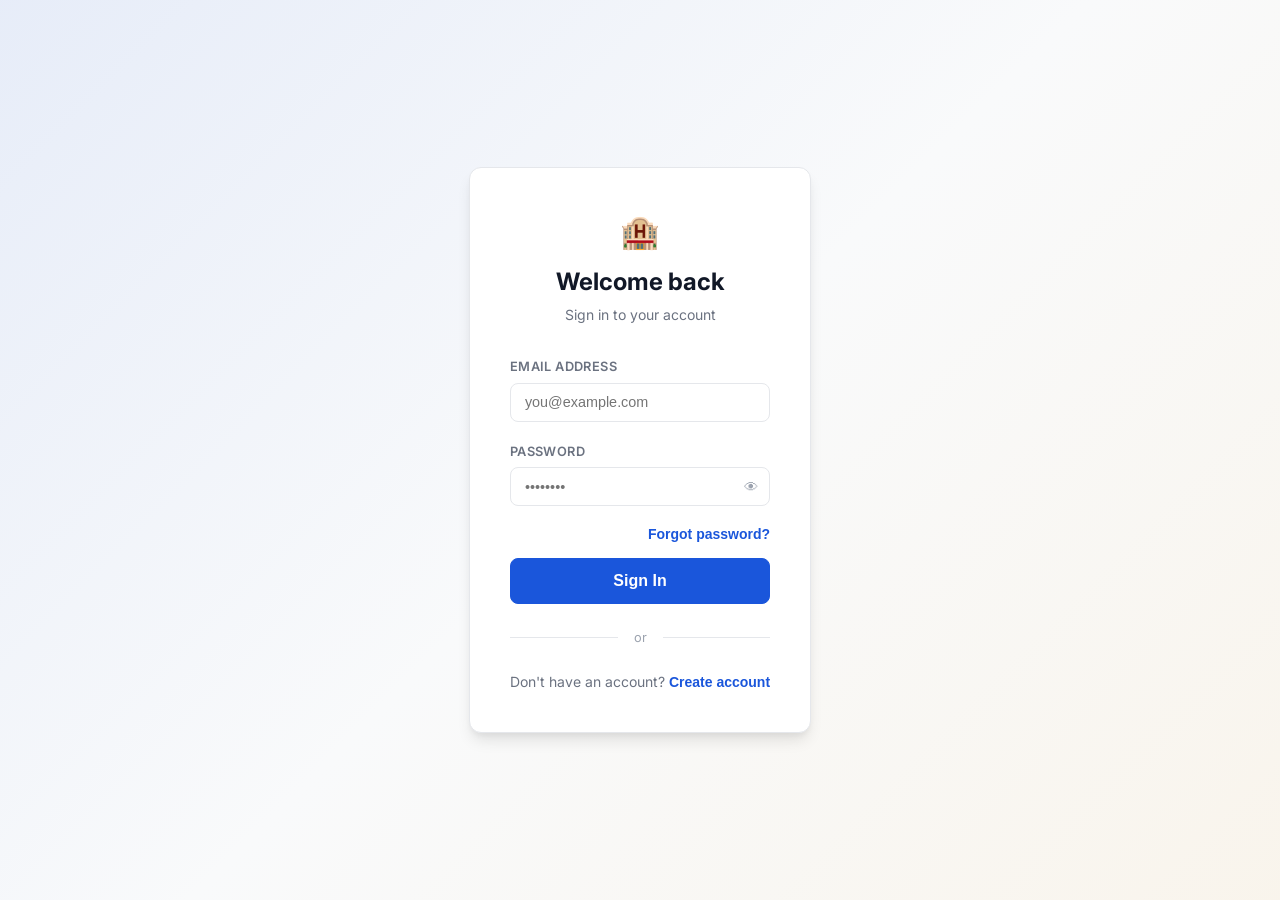
==== frontend/index.html @ 30d7388b "Initial commit for Hotel Reservation System project" ====
<!DOCTYPE html>
<html lang="en">
<head>
  <meta charset="UTF-8" />
  <meta name="viewport" content="width=device-width, initial-scale=1.0" />
  <title>HotelReservation – Frontend</title>
  <link rel="preconnect" href="https://fonts.googleapis.com" />
  <link href="https://fonts.googleapis.com/css2?family=Inter:wght@400;500;600;700&display=swap" rel="stylesheet" />
  <link rel="stylesheet" href="css/styles.css" />
</head>
<body>

<!-- ── Toast container ─────────────────────────────────── -->
<div id="toast-container" class="toast-container"></div>

<!-- ════════════════════════════════════════════════════════
     AUTH SHELL (Unauthenticated)
     ════════════════════════════════════════════════════════ -->
<div id="auth-shell" class="auth-layout" style="display:none;">
  <div>

    <!-- ── LOGIN ─────────────────────────────────────────── -->
    <div id="auth-login" class="auth-card auth-view active">
      <div class="auth-header">
        <div class="auth-logo">🏨</div>
        <h1 class="auth-title">Welcome back</h1>
        <p class="auth-subtitle">Sign in to your account</p>
      </div>

      <div id="login-alert" class="alert alert-error"></div>

      <form id="form-login">
        <div class="form-group">
          <label class="form-label" for="login-email">Email Address</label>
          <input id="login-email" class="form-control" type="email"
            placeholder="you@example.com" required autocomplete="email" />
        </div>
        <div class="form-group">
          <label class="form-label" for="login-password">Password</label>
          <div class="input-group">
            <input id="login-password" class="form-control" type="password"
              placeholder="••••••••" required autocomplete="current-password" />
            <button type="button" class="input-icon-right toggle-pw">👁</button>
          </div>
        </div>

        <div class="flex-between mb-2">
          <span></span>
          <button type="button" class="link-btn"
            onclick="Router.goAuth('forgot-password')">Forgot password?</button>
        </div>

        <button id="btn-login" class="btn btn-primary btn-block btn-lg" type="submit">
          Sign In
        </button>
      </form>

      <div class="divider">or</div>

      <p class="text-center" style="font-size:0.875rem;color:var(--text-secondary);">
        Don't have an account?
        <button class="link-btn" onclick="Router.goAuth('register')">Create account</button>
      </p>
    </div>

    <!-- ── REGISTER ───────────────────────────────────────── -->
    <div id="auth-register" class="auth-card auth-view" style="display:none;">
      <div class="auth-header">
        <div class="auth-logo">🏨</div>
        <h1 class="auth-title">Create account</h1>
        <p class="auth-subtitle">Join HotelReservation today</p>
      </div>

      <div id="reg-alert" class="alert alert-error"></div>

      <form id="form-register">
        <div class="form-group">
          <label class="form-label" for="reg-name">Full Name</label>
          <input id="reg-name" class="form-control" type="text"
            placeholder="John Doe" required autocomplete="name" />
        </div>
        <div class="form-group">
          <label class="form-label" for="reg-email">Email Address</label>
          <input id="reg-email" class="form-control" type="email"
            placeholder="you@example.com" required autocomplete="email" />
        </div>
        <div class="form-group">
          <label class="form-label" for="reg-password">Password</label>
          <div class="input-group">
            <input id="reg-password" class="form-control" type="password"
              placeholder="Min 8 characters" required autocomplete="new-password" />
            <button type="button" class="input-icon-right toggle-pw">👁</button>
          </div>
        </div>
        <div class="form-group">
          <label class="form-label" for="reg-confirm">Confirm Password</label>
          <div class="input-group">
            <input id="reg-confirm" class="form-control" type="password"
              placeholder="Repeat password" required autocomplete="new-password" />
            <button type="button" class="input-icon-right toggle-pw">👁</button>
          </div>
        </div>

        <button id="btn-register" class="btn btn-primary btn-block btn-lg" type="submit">
          Create Account
        </button>
      </form>

      <div class="divider">or</div>

      <p class="text-center" style="font-size:0.875rem;color:var(--text-secondary);">
        Already have an account?
        <button class="link-btn" onclick="Router.goAuth('login')">Sign in</button>
      </p>
    </div>

    <!-- ── VERIFY EMAIL ───────────────────────────────────── -->
    <div id="auth-verify-email" class="auth-card auth-view" style="display:none;">
      <div class="auth-header">
        <div class="auth-logo">📧</div>
        <h1 class="auth-title">Verify your email</h1>
        <p class="auth-subtitle">
          We sent a 6-digit code to<br>
          <strong id="verify-email-hint" style="color:var(--primary);">your email</strong>
        </p>
      </div>

      <div id="verify-alert" class="alert alert-error"></div>

      <div id="otp-verify-email" class="otp-container">
        <input class="otp-input" type="text" maxlength="1" inputmode="numeric" />
        <input class="otp-input" type="text" maxlength="1" inputmode="numeric" />
        <input class="otp-input" type="text" maxlength="1" inputmode="numeric" />
        <input class="otp-input" type="text" maxlength="1" inputmode="numeric" />
        <input class="otp-input" type="text" maxlength="1" inputmode="numeric" />
        <input class="otp-input" type="text" maxlength="1" inputmode="numeric" />
      </div>

      <button id="btn-verify-email" class="btn btn-primary btn-block btn-lg">
        Verify Email
      </button>

      <p class="text-center mt-2" style="font-size:0.875rem;color:var(--text-secondary);">
        Didn't receive it?
        <button id="btn-resend-verify" class="link-btn">Resend code</button>
      </p>

      <p class="text-center mt-1">
        <button class="link-btn" onclick="Router.goAuth('login')" style="color:var(--text-muted);font-weight:500;">
          ← Back to login
        </button>
      </p>
    </div>

    <!-- ── FORGOT PASSWORD ────────────────────────────────── -->
    <div id="auth-forgot-password" class="auth-card auth-view" style="display:none;">
      <div class="auth-header">
        <div class="auth-logo">🔑</div>
        <h1 class="auth-title">Reset password</h1>
        <p class="auth-subtitle">Enter your email and we'll send a reset code</p>
      </div>

      <div id="forgot-alert" class="alert alert-error"></div>

      <form id="form-forgot">
        <div class="form-group">
          <label class="form-label" for="forgot-email">Email Address</label>
          <input id="forgot-email" class="form-control" type="email"
            placeholder="you@example.com" required />
        </div>
        <button id="btn-forgot" class="btn btn-primary btn-block btn-lg" type="submit">
          Send Reset Code
        </button>
      </form>

      <p class="text-center mt-2">
        <button class="link-btn" onclick="Router.goAuth('login')" style="color:var(--text-muted);font-weight:500;">
          ← Back to login
        </button>
      </p>
    </div>

    <!-- ── RESET PASSWORD (OTP + new password) ───────────── -->
    <div id="auth-reset-password" class="auth-card auth-view" style="display:none;">
      <div class="auth-header">
        <div class="auth-logo">🔐</div>
        <h1 class="auth-title">Set new password</h1>
        <p class="auth-subtitle">
          Enter the code sent to<br>
          <strong id="reset-email-hint" style="color:var(--primary);">your email</strong>
        </p>
      </div>

      <div id="reset-alert" class="alert alert-error"></div>

      <div id="otp-reset" class="otp-container">
        <input class="otp-input" type="text" maxlength="1" inputmode="numeric" />
        <input class="otp-input" type="text" maxlength="1" inputmode="numeric" />
        <input class="otp-input" type="text" maxlength="1" inputmode="numeric" />
        <input class="otp-input" type="text" maxlength="1" inputmode="numeric" />
        <input class="otp-input" type="text" maxlength="1" inputmode="numeric" />
        <input class="otp-input" type="text" maxlength="1" inputmode="numeric" />
      </div>

      <div class="form-group">
        <label class="form-label" for="reset-new-password">New Password</label>
        <div class="input-group">
          <input id="reset-new-password" class="form-control" type="password"
            placeholder="Min 8 characters" autocomplete="new-password" />
          <button type="button" class="input-icon-right toggle-pw">👁</button>
        </div>
      </div>
      <div class="form-group">
        <label class="form-label" for="reset-confirm-password">Confirm Password</label>
        <div class="input-group">
          <input id="reset-confirm-password" class="form-control" type="password"
            placeholder="Repeat password" autocomplete="new-password" />
          <button type="button" class="input-icon-right toggle-pw">👁</button>
        </div>
      </div>

      <button id="btn-reset-password" class="btn btn-primary btn-block btn-lg">
        Reset Password
      </button>
    </div>

  </div>
</div>
<!-- end auth-shell -->

<!-- ════════════════════════════════════════════════════════
     APP SHELL (Authenticated)
     ════════════════════════════════════════════════════════ -->
<div id="app-shell" class="app-container" style="display:none;">

  <!-- Sidebar overlay (mobile) -->
  <div id="sidebar-overlay" class="sidebar-overlay"></div>

  <!-- ── SIDEBAR ─────────────────────────────────────────── -->
  <aside id="sidebar" class="sidebar">
    <div class="sidebar-logo">
      <div class="logo-title"><span>🏨</span> HotelReservation</div>
    </div>

    <nav class="sidebar-nav">
      <span class="nav-section-label">Main</span>
      <button class="nav-link active" data-view="dashboard" onclick="Router.go('dashboard')">
        <span class="nav-icon">🏠</span> Dashboard
      </button>
      <button class="nav-link" data-view="profile" onclick="Router.go('profile')">
        <span class="nav-icon">👤</span> My Profile
      </button>

      <span class="nav-section-label">Account</span>
      <button class="nav-link" data-view="edit-profile" onclick="Router.go('edit-profile')">
        <span class="nav-icon">✏️</span> Edit Profile
      </button>
      <button class="nav-link" data-view="change-password" onclick="Router.go('change-password')">
        <span class="nav-icon">🔒</span> Change Password
      </button>

      <span class="nav-section-label">Developer</span>
      <button class="nav-link" data-view="endpoints" onclick="Router.go('endpoints')">
        <span class="nav-icon">🔌</span> API Explorer
        <span class="nav-badge">10</span>
      </button>
    </nav>

    <div class="sidebar-footer">
      <div class="user-info-mini">
        <div class="avatar-circle" id="mini-avatar">U</div>
        <div class="user-info-text">
          <div class="user-name-mini" id="mini-name">Loading…</div>
          <div class="user-email-mini" id="mini-email"></div>
        </div>
      </div>
      <button id="btn-logout" class="btn btn-ghost btn-block btn-sm" style="margin-top:0.5rem;">
        🚪 Sign Out
      </button>
    </div>
  </aside>

  <!-- ── MAIN CONTENT ───────────────────────────────────── -->
  <div class="main-content">

    <!-- Topbar -->
    <header class="topbar">
      <div>
        <button id="hamburger" class="hamburger">☰</button>
        <div class="topbar-title" id="topbar-title">Dashboard</div>
        <div class="topbar-subtitle" id="topbar-subtitle">Welcome back!</div>
      </div>
      <div class="topbar-actions">
        <button class="btn btn-outline btn-sm" onclick="Router.go('edit-profile')">
          Edit Profile
        </button>
      </div>
    </header>

    <!-- ══════════════════════════════════════════════════
         VIEW: Dashboard
         ══════════════════════════════════════════════════ -->
    <div id="view-dashboard" class="view active">
      <div class="page-container">

        <div class="profile-hero">
          <div class="profile-avatar-large" id="dash-avatar">U</div>
          <div class="profile-hero-info">
            <div class="profile-hero-name" id="dash-name">Loading…</div>
            <div class="profile-hero-email" id="dash-email"></div>
            <div class="profile-hero-badge">✅ Active Account</div>
          </div>
        </div>

        <div class="info-grid">
          <div class="info-item">
            <div class="info-label">Full Name</div>
            <div class="info-value" id="dash-name-2">—</div>
          </div>
          <div class="info-item">
            <div class="info-label">Email</div>
            <div class="info-value" id="dash-email-2">—</div>
          </div>
          <div class="info-item">
            <div class="info-label">Phone</div>
            <div class="info-value" id="dash-phone">—</div>
          </div>
          <div class="info-item">
            <div class="info-label">User ID</div>
            <div class="info-value" id="dash-id">—</div>
          </div>
        </div>

        <div class="card">
          <div class="card-header">
            <div>
              <div class="card-title">Quick Actions</div>
              <div class="card-subtitle">Common tasks</div>
            </div>
          </div>
          <div style="display:flex;gap:0.75rem;flex-wrap:wrap;">
            <button class="btn btn-primary" onclick="Router.go('edit-profile')">✏️ Update Profile</button>
            <button class="btn btn-outline" onclick="Router.go('change-password')">🔒 Change Password</button>
            <button class="btn btn-ghost" onclick="Router.go('endpoints')">🔌 API Explorer</button>
          </div>
        </div>

      </div>
    </div>

    <!-- ══════════════════════════════════════════════════
         VIEW: Profile (read-only)
         ══════════════════════════════════════════════════ -->
    <div id="view-profile" class="view">
      <div class="page-container">

        <div class="profile-hero">
          <div class="profile-avatar-large" id="profile-avatar">U</div>
          <div class="profile-hero-info">
            <div class="profile-hero-name" id="profile-name">Loading…</div>
            <div class="profile-hero-email" id="profile-email"></div>
            <div class="profile-hero-badge">✅ Verified Account</div>
          </div>
          <button class="btn btn-outline btn-sm" style="color:white;border-color:rgba(255,255,255,0.6);background:rgba(255,255,255,0.15);"
            onclick="Router.go('edit-profile')">Edit ✏️</button>
        </div>

        <div class="card">
          <div class="card-header">
            <div class="card-title">Account Details</div>
          </div>
          <div class="info-grid" style="margin-bottom:0;">
            <div class="info-item">
              <div class="info-label">Full Name</div>
              <div class="info-value" id="profile-name2">—</div>
            </div>
            <div class="info-item">
              <div class="info-label">Email</div>
              <div class="info-value" id="profile-email2">—</div>
            </div>
            <div class="info-item">
              <div class="info-label">Phone</div>
              <div class="info-value" id="profile-phone">—</div>
            </div>
            <div class="info-item">
              <div class="info-label">User ID</div>
              <div class="info-value" id="profile-id">—</div>
            </div>
          </div>
        </div>

      </div>
    </div>

    <!-- ══════════════════════════════════════════════════
         VIEW: Edit Profile
         ══════════════════════════════════════════════════ -->
    <div id="view-edit-profile" class="view">
      <div class="page-container">

        <div class="card">
          <div class="card-header">
            <div>
              <div class="card-title">Update Profile</div>
              <div class="card-subtitle">PATCH /api/me/profile/update</div>
            </div>
          </div>

          <div id="edit-profile-alert" class="alert alert-error"></div>

          <form id="form-edit-profile">
            <!-- Avatar upload -->
            <label for="edit-image" style="cursor:pointer;">
              <div class="avatar-upload-area">
                <div class="avatar-preview" id="edit-avatar-preview">U</div>
                <div class="avatar-upload-text">
                  <strong>Click to change profile photo</strong>
                  JPG, PNG supported
                </div>
              </div>
            </label>
            <input id="edit-image" type="file" accept="image/*" style="display:none;" />

            <div class="form-group">
              <label class="form-label" for="edit-phone">Phone Number</label>
              <input id="edit-phone" class="form-control" type="tel"
                placeholder="+977 98XXXXXXXX" />
              <div class="form-hint">Include country code for best results</div>
            </div>

            <div style="display:flex;gap:0.75rem;">
              <button id="btn-save-profile" class="btn btn-primary" type="submit">Save Changes</button>
              <button type="button" class="btn btn-ghost" onclick="Router.go('profile')">Cancel</button>
            </div>
          </form>
        </div>

      </div>
    </div>

    <!-- ══════════════════════════════════════════════════
         VIEW: Change Password
         ══════════════════════════════════════════════════ -->
    <div id="view-change-password" class="view">
      <div class="page-container">

        <div class="card">
          <div class="card-header">
            <div>
              <div class="card-title">Change Password</div>
              <div class="card-subtitle">POST /_allauth/app/v1/auth/password/change</div>
            </div>
          </div>

          <div id="change-pw-alert" class="alert alert-error"></div>

          <form id="form-change-password">
            <div class="form-group">
              <label class="form-label" for="current-password">Current Password</label>
              <div class="input-group">
                <input id="current-password" class="form-control" type="password"
                  placeholder="Your current password" required autocomplete="current-password" />
                <button type="button" class="input-icon-right toggle-pw">👁</button>
              </div>
            </div>
            <div class="form-group">
              <label class="form-label" for="new-password">New Password</label>
              <div class="input-group">
                <input id="new-password" class="form-control" type="password"
                  placeholder="Min 8 characters" required autocomplete="new-password" />
                <button type="button" class="input-icon-right toggle-pw">👁</button>
              </div>
            </div>
            <div class="form-group">
              <label class="form-label" for="confirm-new-password">Confirm New Password</label>
              <div class="input-group">
                <input id="confirm-new-password" class="form-control" type="password"
                  placeholder="Repeat new password" required autocomplete="new-password" />
                <button type="button" class="input-icon-right toggle-pw">👁</button>
              </div>
            </div>

            <button id="btn-change-password" class="btn btn-primary" type="submit">
              Update Password
            </button>
          </form>
        </div>

      </div>
    </div>

    <!-- ══════════════════════════════════════════════════
         VIEW: API Explorer
         ══════════════════════════════════════════════════ -->
    <div id="view-endpoints" class="view">
      <div class="page-container">

        <div class="card section-gap">
          <div class="card-header">
            <div>
              <div class="card-title">🔌 API Explorer</div>
              <div class="card-subtitle">All 10 backend endpoints – click to expand & test</div>
            </div>
          </div>

          <!-- ── Auth Endpoints ─────────────────────── -->
          <p style="font-size:0.75rem;font-weight:700;color:var(--text-muted);text-transform:uppercase;letter-spacing:0.08em;margin-bottom:0.5rem;">Auth Endpoints</p>

          <!-- 1. Signup -->
          <div class="endpoint-card">
            <div class="endpoint-header">
              <span class="method-badge method-post">POST</span>
              <span class="endpoint-path">/_allauth/app/v1/auth/signup</span>
              <span class="endpoint-desc">Register a new user</span>
              <span class="ep-arrow">▼</span>
            </div>
            <div class="endpoint-body">
              <p style="font-size:0.8rem;color:var(--text-secondary);margin-bottom:0.5rem;">Request body (JSON):</p>
              <div class="code-block">{ "email": "user@example.com", "password": "secure123", "full_name": "John Doe" }</div>
              <p style="font-size:0.8rem;color:var(--text-secondary);margin:0.75rem 0 0.25rem;">Success 200 response:</p>
              <div class="code-block">{ "status": 200, "data": { "access": "eyJ...", "refresh": "eyJ..." } }</div>
              <p style="font-size:0.75rem;color:var(--text-muted);margin-top:0.5rem;">→ Then use <b>POST /auth/email/verify</b> with the 6-digit OTP code sent to email.</p>
            </div>
          </div>

          <!-- 2. Login -->
          <div class="endpoint-card">
            <div class="endpoint-header">
              <span class="method-badge method-post">POST</span>
              <span class="endpoint-path">/_allauth/app/v1/auth/login</span>
              <span class="endpoint-desc">Login with email + password</span>
              <span class="ep-arrow">▼</span>
            </div>
            <div class="endpoint-body">
              <div class="code-block">{ "email": "user@example.com", "password": "secure123" }</div>
              <p style="font-size:0.8rem;color:var(--text-secondary);margin:0.75rem 0 0.25rem;">Response:</p>
              <div class="code-block">{ "status": 200, "data": { "access": "eyJ...", "refresh": "eyJ...", "user": { "email": "...", "full_name": "..." } } }</div>
            </div>
          </div>

          <!-- 3. Logout -->
          <div class="endpoint-card">
            <div class="endpoint-header">
              <span class="method-badge method-delete">DELETE</span>
              <span class="endpoint-path">/_allauth/app/v1/auth/logout</span>
              <span class="endpoint-desc">Logout (invalidate session)</span>
              <span class="ep-arrow">▼</span>
            </div>
            <div class="endpoint-body">
              <p style="font-size:0.8rem;color:var(--text-secondary);">Requires: Authorization Bearer token. No body needed.</p>
              <div class="code-block">DELETE /_allauth/app/v1/auth/logout
Authorization: Bearer &lt;access_token&gt;</div>
            </div>
          </div>

          <!-- 4. Verify Email -->
          <div class="endpoint-card">
            <div class="endpoint-header">
              <span class="method-badge method-post">POST</span>
              <span class="endpoint-path">/_allauth/app/v1/auth/email/verify</span>
              <span class="endpoint-desc">Verify email with 6-digit OTP code</span>
              <span class="ep-arrow">▼</span>
            </div>
            <div class="endpoint-body">
              <div class="code-block">{ "key": "123456" }</div>
              <p style="font-size:0.75rem;color:var(--text-muted);margin-top:0.5rem;">Also supports PUT with empty body to resend the verification email.</p>
            </div>
          </div>

          <!-- 5. Request Password Reset -->
          <div class="endpoint-card">
            <div class="endpoint-header">
              <span class="method-badge method-post">POST</span>
              <span class="endpoint-path">/_allauth/app/v1/auth/password/reset</span>
              <span class="endpoint-desc">Request password reset (sends OTP to email)</span>
              <span class="ep-arrow">▼</span>
            </div>
            <div class="endpoint-body">
              <div class="code-block">{ "email": "user@example.com" }</div>
            </div>
          </div>

          <!-- 6. Reset Password by Code -->
          <div class="endpoint-card">
            <div class="endpoint-header">
              <span class="method-badge method-post">POST</span>
              <span class="endpoint-path">/_allauth/app/v1/auth/password/reset/by_code</span>
              <span class="endpoint-desc">Set new password using OTP code</span>
              <span class="ep-arrow">▼</span>
            </div>
            <div class="endpoint-body">
              <div class="code-block">{ "email": "user@example.com", "code": "123456", "password": "newSecret99" }</div>
            </div>
          </div>

          <!-- 7. Change Password -->
          <div class="endpoint-card">
            <div class="endpoint-header">
              <span class="method-badge method-post">POST</span>
              <span class="endpoint-path">/_allauth/app/v1/auth/password/change</span>
              <span class="endpoint-desc">Change password (authenticated)</span>
              <span class="ep-arrow">▼</span>
            </div>
            <div class="endpoint-body">
              <p style="font-size:0.8rem;color:var(--text-secondary);margin-bottom:0.35rem;">Requires: Bearer token</p>
              <div class="code-block">{ "current_password": "oldPass", "new_password": "newPass123" }</div>
            </div>
          </div>

          <!-- 8. Refresh Token -->
          <div class="endpoint-card">
            <div class="endpoint-header">
              <span class="method-badge method-post">POST</span>
              <span class="endpoint-path">/_allauth/app/v1/auth/token/refresh</span>
              <span class="endpoint-desc">Refresh JWT access token</span>
              <span class="ep-arrow">▼</span>
            </div>
            <div class="endpoint-body">
              <div class="code-block">{ "refresh": "eyJ..." }</div>
              <button class="btn btn-outline btn-sm" style="margin-top:0.75rem;" onclick="explorerCall('refresh')">▶ Try it</button>
              <div id="result-refresh" class="response-area" style="display:none;margin-top:0.5rem;"></div>
            </div>
          </div>

          <!-- ── Profile Endpoints ─────────────────── -->
          <p style="font-size:0.75rem;font-weight:700;color:var(--text-muted);text-transform:uppercase;letter-spacing:0.08em;margin:1rem 0 0.5rem;">Profile Endpoints</p>

          <!-- 9. Get Me -->
          <div class="endpoint-card">
            <div class="endpoint-header">
              <span class="method-badge method-get">GET</span>
              <span class="endpoint-path">/api/me/</span>
              <span class="endpoint-desc">Get current authenticated user</span>
              <span class="ep-arrow">▼</span>
            </div>
            <div class="endpoint-body">
              <p style="font-size:0.8rem;color:var(--text-secondary);margin-bottom:0.35rem;">Requires: Bearer token</p>
              <div class="code-block">GET /api/me/
Authorization: Bearer &lt;access_token&gt;</div>
              <p style="font-size:0.8rem;color:var(--text-secondary);margin:0.75rem 0 0.25rem;">Response (UserSerializer):</p>
              <div class="code-block">{ "id": 1, "full_name": "John Doe", "email": "john@example.com", "profiles": { "image": "/media/profile/pic.jpg", "phone": "+977..." } }</div>
              <button class="btn btn-outline btn-sm" style="margin-top:0.75rem;" onclick="explorerCall('get-me')">▶ Try it</button>
              <div id="result-get-me" class="response-area" style="margin-top:0.5rem;"></div>
            </div>
          </div>

          <!-- 10. Update Profile -->
          <div class="endpoint-card">
            <div class="endpoint-header">
              <span class="method-badge method-patch">PATCH</span>
              <span class="endpoint-path">/api/me/profile/update</span>
              <span class="endpoint-desc">Update profile image & phone</span>
              <span class="ep-arrow">▼</span>
            </div>
            <div class="endpoint-body">
              <p style="font-size:0.8rem;color:var(--text-secondary);margin-bottom:0.35rem;">Requires: Bearer token · Content-Type: multipart/form-data</p>
              <div class="code-block">PATCH /api/me/profile/update
Authorization: Bearer &lt;access_token&gt;

FormData:
  phone: "+977 9800000000"
  image: [file upload, optional]</div>
              <p style="font-size:0.8rem;color:var(--text-secondary);margin:0.75rem 0 0.25rem;">Response (ProfileSerializer):</p>
              <div class="code-block">{ "image": "/media/profile/new.jpg", "phone": "+977 9800000000" }</div>
              <p style="font-size:0.75rem;color:var(--text-muted);margin-top:0.4rem;">Also supports GET (retrieve) and PUT (full update).</p>
              <button class="btn btn-outline btn-sm" style="margin-top:0.75rem;" onclick="explorerCall('get-profile')">▶ GET Profile</button>
              <div id="result-get-profile" class="response-area" style="margin-top:0.5rem;"></div>
            </div>
          </div>

        </div><!-- end card -->

        <!-- Token Inspector -->
        <div class="card">
          <div class="card-header">
            <div class="card-title">🔑 Current Tokens</div>
          </div>
          <div>
            <p style="font-size:0.78rem;color:var(--text-muted);margin-bottom:0.5rem;">Access Token (JWT):</p>
            <div class="code-block" id="token-display" style="word-break:break-all;font-size:0.72rem;max-height:80px;overflow:auto;">—</div>
            <button class="btn btn-outline btn-sm" style="margin-top:0.75rem;" onclick="document.getElementById('token-display').textContent = Tokens.access || '(none)'">
              Show Token
            </button>
          </div>
        </div>

      </div>
    </div>
    <!-- end views -->

  </div><!-- end main-content -->
</div><!-- end app-shell -->

<script src="js/api.js"></script>
<script src="js/app.js"></script>

<!-- After DOM is set up, wire up auth-view switching -->
<script>
  // Override goAuth to properly show/hide auth views
  Router.goAuth = function(viewId) {
    document.querySelectorAll('.auth-view').forEach(v => {
      v.style.display = 'none';
    });
    const el = document.getElementById(`auth-${viewId}`);
    if (el) el.style.display = 'block';
  };

  // Also sync dash-name-2 and dash-email-2 when user loads
  const _origRender = window.renderUserInfo;
  window.renderUserInfo = function(user) {
    _origRender(user);
    const n2 = document.getElementById('dash-name-2');
    const e2 = document.getElementById('dash-email-2');
    const pn2 = document.getElementById('profile-name2');
    const pe2 = document.getElementById('profile-email2');
    if (n2) n2.textContent = user.full_name || '—';
    if (e2) e2.textContent = user.email || '—';
    if (pn2) pn2.textContent = user.full_name || '—';
    if (pe2) pe2.textContent = user.email || '—';
  };
</script>

</body>
</html>
---- frontend/css/styles.css ----
/* ===========================
   CSS Variables & Reset
   =========================== */
:root {
  --primary: #1a56db;
  --primary-dark: #1e429f;
  --primary-light: #e8efff;
  --accent: #f59e0b;
  --success: #10b981;
  --danger: #ef4444;
  --warning: #f59e0b;
  --text-primary: #111827;
  --text-secondary: #6b7280;
  --text-muted: #9ca3af;
  --bg: #f9fafb;
  --surface: #ffffff;
  --border: #e5e7eb;
  --border-focus: #3b82f6;
  --shadow-sm: 0 1px 2px rgba(0,0,0,0.05);
  --shadow: 0 4px 6px -1px rgba(0,0,0,0.10), 0 2px 4px -1px rgba(0,0,0,0.06);
  --shadow-lg: 0 10px 15px -3px rgba(0,0,0,0.10), 0 4px 6px -2px rgba(0,0,0,0.05);
  --radius: 0.5rem;
  --radius-lg: 0.75rem;
  --transition: 0.2s ease;
}

*, *::before, *::after { box-sizing: border-box; margin: 0; padding: 0; }

html { scroll-behavior: smooth; }

body {
  font-family: 'Inter', system-ui, -apple-system, sans-serif;
  background: var(--bg);
  color: var(--text-primary);
  min-height: 100vh;
  line-height: 1.5;
}

/* ===========================
   Layout
   =========================== */
.app-container {
  display: flex;
  min-height: 100vh;
}

/* ===========================
   Sidebar / Nav
   =========================== */
.sidebar {
  width: 260px;
  background: var(--surface);
  border-right: 1px solid var(--border);
  display: flex;
  flex-direction: column;
  position: fixed;
  top: 0; left: 0; bottom: 0;
  z-index: 100;
  box-shadow: var(--shadow-sm);
  transition: transform var(--transition);
}

.sidebar-logo {
  padding: 1.5rem 1.5rem 1rem;
  border-bottom: 1px solid var(--border);
}

.logo-title {
  font-size: 1.2rem;
  font-weight: 700;
  color: var(--primary);
  display: flex;
  align-items: center;
  gap: 0.5rem;
}

.logo-title span { font-size: 1.4rem; }

.sidebar-nav {
  flex: 1;
  padding: 1rem 0.75rem;
  display: flex;
  flex-direction: column;
  gap: 0.25rem;
}

.nav-section-label {
  font-size: 0.7rem;
  font-weight: 600;
  color: var(--text-muted);
  text-transform: uppercase;
  letter-spacing: 0.08em;
  padding: 0.5rem 0.75rem;
  margin-top: 0.5rem;
}

.nav-link {
  display: flex;
  align-items: center;
  gap: 0.75rem;
  padding: 0.6rem 0.75rem;
  border-radius: var(--radius);
  color: var(--text-secondary);
  text-decoration: none;
  font-size: 0.875rem;
  font-weight: 500;
  cursor: pointer;
  border: none;
  background: none;
  width: 100%;
  text-align: left;
  transition: background var(--transition), color var(--transition);
}

.nav-link:hover {
  background: var(--primary-light);
  color: var(--primary);
}

.nav-link.active {
  background: var(--primary-light);
  color: var(--primary);
  font-weight: 600;
}

.nav-link .nav-icon { font-size: 1rem; width: 1.25rem; }

.nav-badge {
  margin-left: auto;
  background: var(--primary);
  color: white;
  font-size: 0.65rem;
  font-weight: 700;
  padding: 0.1rem 0.4rem;
  border-radius: 9999px;
}

.sidebar-footer {
  padding: 1rem 0.75rem;
  border-top: 1px solid var(--border);
}

.user-info-mini {
  display: flex;
  align-items: center;
  gap: 0.75rem;
  padding: 0.6rem 0.75rem;
  border-radius: var(--radius);
  background: var(--bg);
}

.avatar-circle {
  width: 36px; height: 36px;
  border-radius: 50%;
  background: var(--primary);
  color: white;
  display: flex; align-items: center; justify-content: center;
  font-weight: 700;
  font-size: 0.875rem;
  overflow: hidden;
  flex-shrink: 0;
}

.avatar-circle img { width: 100%; height: 100%; object-fit: cover; }

.user-info-text { overflow: hidden; }
.user-name-mini { font-size: 0.8rem; font-weight: 600; color: var(--text-primary); white-space: nowrap; overflow: hidden; text-overflow: ellipsis; }
.user-email-mini { font-size: 0.7rem; color: var(--text-muted); white-space: nowrap; overflow: hidden; text-overflow: ellipsis; }

/* ===========================
   Main Content
   =========================== */
.main-content {
  margin-left: 260px;
  flex: 1;
  display: flex;
  flex-direction: column;
  min-height: 100vh;
}

.topbar {
  background: var(--surface);
  border-bottom: 1px solid var(--border);
  padding: 1rem 2rem;
  display: flex;
  align-items: center;
  justify-content: space-between;
  position: sticky; top: 0; z-index: 50;
}

.topbar-title { font-size: 1.1rem; font-weight: 700; color: var(--text-primary); }
.topbar-subtitle { font-size: 0.8rem; color: var(--text-muted); margin-top: 0.1rem; }

.topbar-actions { display: flex; align-items: center; gap: 0.75rem; }

.page-container {
  padding: 2rem;
  max-width: 900px;
  width: 100%;
}

/* ===========================
   Views (pages)
   =========================== */
.view { display: none; }
.view.active { display: block; }

/* ===========================
   Auth Layout (unauthenticated)
   =========================== */
.auth-layout {
  min-height: 100vh;
  display: flex;
  align-items: center;
  justify-content: center;
  background: linear-gradient(135deg, #1a56db15 0%, #f9fafb 50%, #f59e0b10 100%);
  padding: 2rem;
}

.auth-card {
  background: var(--surface);
  border-radius: var(--radius-lg);
  box-shadow: var(--shadow-lg);
  padding: 2.5rem;
  width: 100%;
  max-width: 440px;
  border: 1px solid var(--border);
}

.auth-header { text-align: center; margin-bottom: 2rem; }
.auth-logo { font-size: 2rem; margin-bottom: 0.5rem; }
.auth-title { font-size: 1.5rem; font-weight: 700; color: var(--text-primary); }
.auth-subtitle { font-size: 0.875rem; color: var(--text-secondary); margin-top: 0.25rem; }

/* ===========================
   Forms
   =========================== */
.form-group { margin-bottom: 1.25rem; }

.form-label {
  display: block;
  font-size: 0.8rem;
  font-weight: 600;
  color: var(--text-secondary);
  margin-bottom: 0.4rem;
  text-transform: uppercase;
  letter-spacing: 0.03em;
}

.form-control {
  width: 100%;
  padding: 0.65rem 0.875rem;
  border: 1.5px solid var(--border);
  border-radius: var(--radius);
  font-size: 0.9rem;
  color: var(--text-primary);
  background: var(--surface);
  transition: border-color var(--transition), box-shadow var(--transition);
  outline: none;
}

.form-control:focus {
  border-color: var(--border-focus);
  box-shadow: 0 0 0 3px rgba(59,130,246,0.15);
}

.form-control.error { border-color: var(--danger); }

.input-group { position: relative; }
.input-group .form-control { padding-right: 2.5rem; }
.input-icon-right {
  position: absolute; right: 0.75rem; top: 50%; transform: translateY(-50%);
  cursor: pointer; color: var(--text-muted); font-size: 0.9rem;
  background: none; border: none; padding: 0;
}

.form-hint { font-size: 0.78rem; color: var(--text-muted); margin-top: 0.3rem; }
.form-error { font-size: 0.78rem; color: var(--danger); margin-top: 0.3rem; }

/* ===========================
   Buttons
   =========================== */
.btn {
  display: inline-flex; align-items: center; justify-content: center; gap: 0.4rem;
  padding: 0.65rem 1.25rem;
  border-radius: var(--radius);
  font-size: 0.875rem;
  font-weight: 600;
  cursor: pointer;
  border: 1.5px solid transparent;
  transition: all var(--transition);
  text-decoration: none;
  white-space: nowrap;
}

.btn:disabled { opacity: 0.6; cursor: not-allowed; }

.btn-primary { background: var(--primary); color: white; border-color: var(--primary); }
.btn-primary:hover:not(:disabled) { background: var(--primary-dark); border-color: var(--primary-dark); }

.btn-outline { background: transparent; color: var(--primary); border-color: var(--primary); }
.btn-outline:hover:not(:disabled) { background: var(--primary-light); }

.btn-danger { background: var(--danger); color: white; border-color: var(--danger); }
.btn-danger:hover:not(:disabled) { background: #dc2626; }

.btn-ghost { background: transparent; color: var(--text-secondary); border-color: transparent; }
.btn-ghost:hover:not(:disabled) { background: var(--bg); color: var(--text-primary); }

.btn-sm { padding: 0.4rem 0.875rem; font-size: 0.8rem; }
.btn-lg { padding: 0.8rem 1.75rem; font-size: 1rem; }
.btn-block { width: 100%; }

.btn-loading { position: relative; color: transparent !important; }
.btn-loading::after {
  content: '';
  position: absolute;
  width: 1rem; height: 1rem;
  border: 2px solid rgba(255,255,255,0.4);
  border-top-color: white;
  border-radius: 50%;
  animation: spin 0.7s linear infinite;
}

@keyframes spin { to { transform: rotate(360deg); } }

/* ===========================
   Cards
   =========================== */
.card {
  background: var(--surface);
  border: 1px solid var(--border);
  border-radius: var(--radius-lg);
  padding: 1.5rem;
  box-shadow: var(--shadow-sm);
}

.card-header {
  display: flex; align-items: center; justify-content: space-between;
  margin-bottom: 1.25rem; padding-bottom: 1rem;
  border-bottom: 1px solid var(--border);
}

.card-title { font-size: 1rem; font-weight: 700; color: var(--text-primary); }
.card-subtitle { font-size: 0.8rem; color: var(--text-muted); margin-top: 0.1rem; }

/* ===========================
   Profile Sections
   =========================== */
.profile-hero {
  background: linear-gradient(135deg, var(--primary) 0%, var(--primary-dark) 100%);
  border-radius: var(--radius-lg);
  padding: 2rem;
  color: white;
  display: flex;
  align-items: center;
  gap: 1.5rem;
  margin-bottom: 1.5rem;
  box-shadow: var(--shadow);
}

.profile-avatar-large {
  width: 80px; height: 80px;
  border-radius: 50%;
  background: rgba(255,255,255,0.25);
  border: 3px solid rgba(255,255,255,0.5);
  display: flex; align-items: center; justify-content: center;
  font-size: 2rem; font-weight: 700;
  overflow: hidden; flex-shrink: 0;
}

.profile-avatar-large img { width: 100%; height: 100%; object-fit: cover; }

.profile-hero-info { flex: 1; }
.profile-hero-name { font-size: 1.4rem; font-weight: 700; }
.profile-hero-email { opacity: 0.8; font-size: 0.875rem; margin-top: 0.2rem; }
.profile-hero-badge {
  display: inline-flex; align-items: center; gap: 0.3rem;
  background: rgba(255,255,255,0.2);
  padding: 0.25rem 0.75rem;
  border-radius: 9999px;
  font-size: 0.75rem;
  margin-top: 0.5rem;
}

.info-grid {
  display: grid;
  grid-template-columns: 1fr 1fr;
  gap: 1rem;
  margin-bottom: 1.5rem;
}

.info-item {
  background: var(--surface);
  border: 1px solid var(--border);
  border-radius: var(--radius);
  padding: 1rem;
}

.info-label { font-size: 0.7rem; font-weight: 600; color: var(--text-muted); text-transform: uppercase; letter-spacing: 0.05em; margin-bottom: 0.25rem; }
.info-value { font-size: 0.9rem; font-weight: 600; color: var(--text-primary); }

/* ===========================
   Avatar Upload
   =========================== */
.avatar-upload-area {
  display: flex;
  align-items: center;
  gap: 1.5rem;
  padding: 1.25rem;
  background: var(--bg);
  border: 2px dashed var(--border);
  border-radius: var(--radius);
  cursor: pointer;
  transition: border-color var(--transition), background var(--transition);
  margin-bottom: 1.25rem;
}

.avatar-upload-area:hover { border-color: var(--primary); background: var(--primary-light); }

.avatar-preview {
  width: 64px; height: 64px;
  border-radius: 50%;
  background: var(--primary);
  color: white;
  display: flex; align-items: center; justify-content: center;
  font-size: 1.4rem; font-weight: 700;
  overflow: hidden; flex-shrink: 0;
  border: 2px solid var(--border);
}

.avatar-preview img { width: 100%; height: 100%; object-fit: cover; }
.avatar-upload-text { font-size: 0.85rem; color: var(--text-secondary); }
.avatar-upload-text strong { color: var(--primary); display: block; margin-bottom: 0.1rem; }

/* ===========================
   Alert / Toast
   =========================== */
.alert {
  display: flex; align-items: flex-start; gap: 0.75rem;
  padding: 0.875rem 1rem;
  border-radius: var(--radius);
  font-size: 0.875rem;
  margin-bottom: 1.25rem;
  animation: slideIn 0.2s ease;
}

@keyframes slideIn { from { opacity: 0; transform: translateY(-6px); } to { opacity: 1; transform: translateY(0); } }

.alert-success { background: #ecfdf5; border: 1px solid #a7f3d0; color: #065f46; }
.alert-error { background: #fef2f2; border: 1px solid #fecaca; color: #991b1b; }
.alert-info { background: #eff6ff; border: 1px solid #bfdbfe; color: #1e40af; }
.alert-icon { font-size: 1rem; flex-shrink: 0; margin-top: 0.05rem; }

.toast-container {
  position: fixed; top: 1.25rem; right: 1.25rem; z-index: 9999;
  display: flex; flex-direction: column; gap: 0.5rem;
}

.toast {
  background: var(--surface);
  border: 1px solid var(--border);
  border-radius: var(--radius);
  padding: 0.875rem 1.25rem;
  box-shadow: var(--shadow-lg);
  display: flex; align-items: center; gap: 0.75rem;
  min-width: 280px; max-width: 380px;
  animation: toastIn 0.25s ease;
  font-size: 0.875rem;
}

@keyframes toastIn { from { opacity: 0; transform: translateX(20px); } to { opacity: 1; transform: translateX(0); } }
.toast.fadeOut { animation: toastOut 0.25s ease forwards; }
@keyframes toastOut { to { opacity: 0; transform: translateX(20px); } }

.toast-success { border-left: 4px solid var(--success); }
.toast-error { border-left: 4px solid var(--danger); }
.toast-info { border-left: 4px solid var(--primary); }

.toast-icon { font-size: 1.1rem; flex-shrink: 0; }
.toast-close { margin-left: auto; background: none; border: none; cursor: pointer; color: var(--text-muted); font-size: 1rem; }

/* ===========================
   OTP Input
   =========================== */
.otp-container {
  display: flex; gap: 0.5rem; justify-content: center;
  margin: 1.25rem 0;
}

.otp-input {
  width: 48px; height: 56px;
  border: 2px solid var(--border);
  border-radius: var(--radius);
  font-size: 1.4rem; font-weight: 700;
  text-align: center;
  color: var(--text-primary);
  outline: none;
  transition: border-color var(--transition), box-shadow var(--transition);
}

.otp-input:focus { border-color: var(--primary); box-shadow: 0 0 0 3px rgba(59,130,246,0.15); }

/* ===========================
   Tabs
   =========================== */
.tabs { display: flex; gap: 0; border-bottom: 2px solid var(--border); margin-bottom: 1.5rem; }
.tab-btn {
  padding: 0.65rem 1.25rem;
  border: none; background: none;
  font-size: 0.875rem; font-weight: 600;
  color: var(--text-muted);
  cursor: pointer;
  border-bottom: 2px solid transparent;
  margin-bottom: -2px;
  transition: all var(--transition);
}
.tab-btn:hover { color: var(--primary); }
.tab-btn.active { color: var(--primary); border-bottom-color: var(--primary); }

.tab-panel { display: none; }
.tab-panel.active { display: block; }

/* ===========================
   Dividers & misc
   =========================== */
.divider {
  display: flex; align-items: center; gap: 1rem;
  margin: 1.5rem 0; color: var(--text-muted); font-size: 0.8rem;
}
.divider::before, .divider::after {
  content: ''; flex: 1;
  height: 1px; background: var(--border);
}

.link-btn { background: none; border: none; color: var(--primary); font-size: 0.875rem; cursor: pointer; font-weight: 600; text-decoration: none; }
.link-btn:hover { text-decoration: underline; }

.section-gap { margin-bottom: 1.5rem; }
.text-center { text-align: center; }
.text-right { text-align: right; }
.mt-1 { margin-top: 0.5rem; }
.mt-2 { margin-top: 1rem; }
.mb-2 { margin-bottom: 1rem; }
.flex { display: flex; }
.flex-between { display: flex; align-items: center; justify-content: space-between; }
.gap-2 { gap: 1rem; }

/* ===========================
   Endpoint Explorer (Dev)
   =========================== */
.endpoint-card {
  background: var(--surface);
  border: 1px solid var(--border);
  border-radius: var(--radius);
  overflow: hidden;
  margin-bottom: 0.75rem;
}

.endpoint-header {
  display: flex; align-items: center; gap: 0.75rem;
  padding: 0.875rem 1rem;
  cursor: pointer;
  transition: background var(--transition);
}
.endpoint-header:hover { background: var(--bg); }

.method-badge {
  font-size: 0.65rem; font-weight: 800; letter-spacing: 0.05em;
  padding: 0.2rem 0.5rem; border-radius: 4px;
  min-width: 48px; text-align: center;
}
.method-get { background: #ecfdf5; color: #065f46; border: 1px solid #a7f3d0; }
.method-post { background: #eff6ff; color: #1e40af; border: 1px solid #bfdbfe; }
.method-put { background: #fffbeb; color: #92400e; border: 1px solid #fde68a; }
.method-patch { background: #f5f3ff; color: #4c1d95; border: 1px solid #ddd6fe; }
.method-delete { background: #fef2f2; color: #991b1b; border: 1px solid #fecaca; }

.endpoint-path { font-family: monospace; font-size: 0.85rem; color: var(--text-primary); flex: 1; }
.endpoint-desc { font-size: 0.78rem; color: var(--text-muted); }

.endpoint-body {
  border-top: 1px solid var(--border);
  padding: 1rem;
  background: var(--bg);
  display: none;
}

.endpoint-body.open { display: block; }

.code-block {
  background: #1e293b;
  color: #e2e8f0;
  border-radius: var(--radius);
  padding: 1rem;
  font-family: 'Fira Code', 'Cascadia Code', monospace;
  font-size: 0.8rem;
  overflow-x: auto;
  line-height: 1.6;
  margin-top: 0.75rem;
}

.response-area {
  margin-top: 0.75rem;
  background: #0f172a;
  color: #94a3b8;
  border-radius: var(--radius);
  padding: 1rem;
  font-family: monospace; font-size: 0.8rem;
  max-height: 220px; overflow-y: auto;
  white-space: pre-wrap;
  word-break: break-all;
  line-height: 1.6;
}

.response-area.success-response { color: #86efac; }
.response-area.error-response { color: #fca5a5; }

/* ===========================
   Hamburger (mobile)
   =========================== */
.hamburger {
  display: none; background: none; border: none; cursor: pointer;
  font-size: 1.25rem; color: var(--text-primary);
}

.sidebar-overlay {
  display: none; position: fixed; inset: 0; background: rgba(0,0,0,0.4); z-index: 99;
}

/* ===========================
   Responsive
   =========================== */
@media (max-width: 768px) {
  .sidebar {
    transform: translateX(-100%);
    z-index: 200;
  }
  .sidebar.open { transform: translateX(0); }
  .sidebar-overlay.open { display: block; }
  .main-content { margin-left: 0; }
  .hamburger { display: block; }
  .info-grid { grid-template-columns: 1fr; }
  .page-container { padding: 1.25rem; }
  .auth-card { padding: 1.75rem; }
  .profile-hero { flex-direction: column; text-align: center; }
  .topbar { padding: 0.875rem 1.25rem; }
}
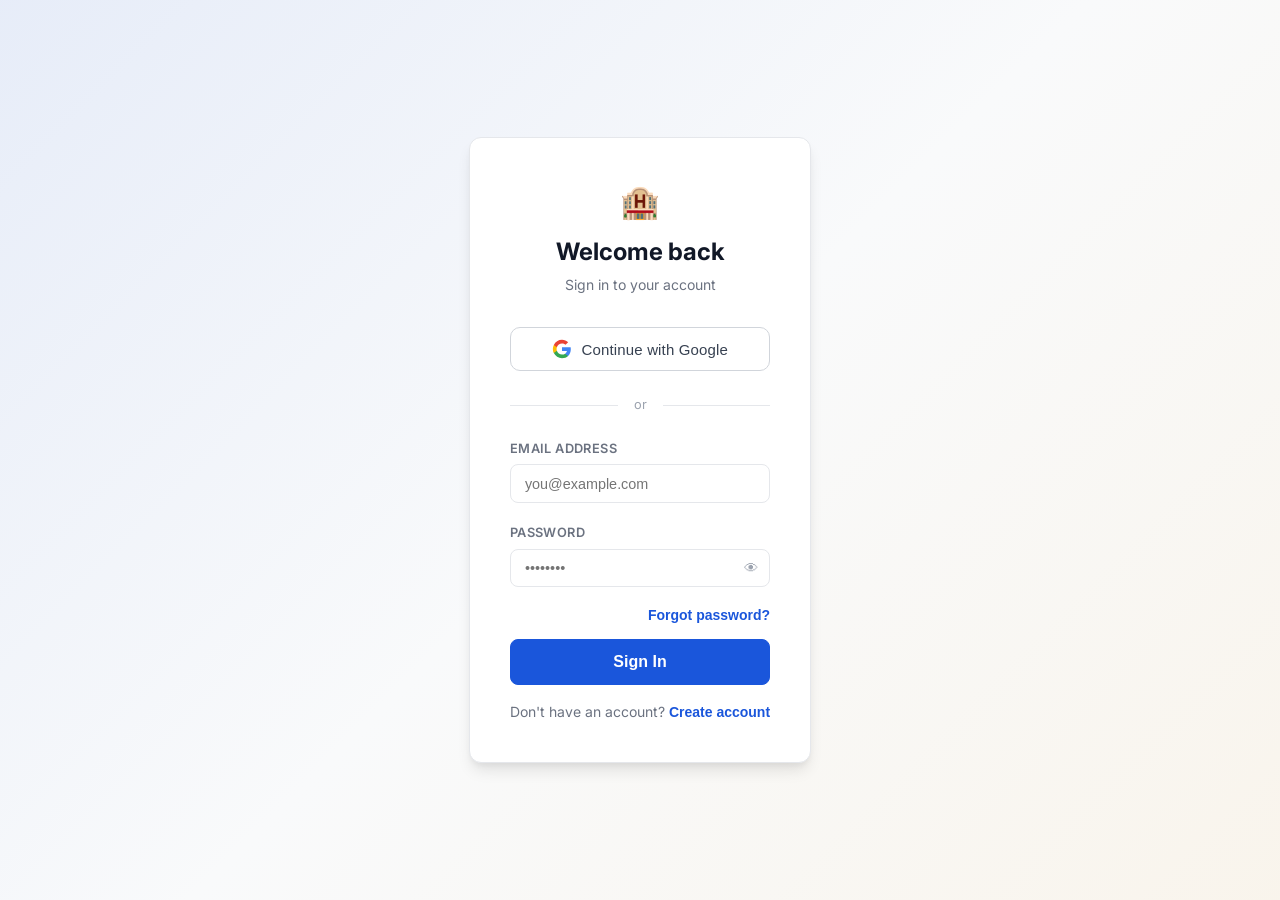
==== commit 4832e9e9: "All problem fixed" ====
--- a/frontend/index.html
+++ b/frontend/index.html
@@ -7,6 +7,8 @@
   <link rel="preconnect" href="https://fonts.googleapis.com" />
   <link href="https://fonts.googleapis.com/css2?family=Inter:wght@400;500;600;700&display=swap" rel="stylesheet" />
   <link rel="stylesheet" href="css/styles.css" />
+  <!-- Google Identity Services (required for Google Sign-In token flow) -->
+  <script src="https://accounts.google.com/gsi/client" async defer></script>
 </head>
 <body>
 
@@ -29,6 +31,19 @@
 
       <div id="login-alert" class="alert alert-error"></div>
 
+      <!-- ── Google Sign-In button ── -->
+      <button type="button" class="btn btn-google btn-block btn-lg">
+        <svg class="google-icon" viewBox="0 0 24 24" width="20" height="20" xmlns="http://www.w3.org/2000/svg">
+          <path d="M22.56 12.25c0-.78-.07-1.53-.2-2.25H12v4.26h5.92c-.26 1.37-1.04 2.53-2.21 3.31v2.77h3.57c2.08-1.92 3.28-4.74 3.28-8.09z" fill="#4285F4"/>
+          <path d="M12 23c2.97 0 5.46-.98 7.28-2.66l-3.57-2.77c-.98.66-2.23 1.06-3.71 1.06-2.86 0-5.29-1.93-6.16-4.53H2.18v2.84C3.99 20.53 7.7 23 12 23z" fill="#34A853"/>
+          <path d="M5.84 14.09c-.22-.66-.35-1.36-.35-2.09s.13-1.43.35-2.09V7.07H2.18C1.43 8.55 1 10.22 1 12s.43 3.45 1.18 4.93l2.85-2.22.81-.62z" fill="#FBBC05"/>
+          <path d="M12 5.38c1.62 0 3.06.56 4.21 1.64l3.15-3.15C17.45 2.09 14.97 1 12 1 7.7 1 3.99 3.47 2.18 7.07l3.66 2.84c.87-2.6 3.3-4.53 6.16-4.53z" fill="#EA4335"/>
+        </svg>
+        Continue with Google
+      </button>
+
+      <div class="divider">or</div>
+
       <form id="form-login">
         <div class="form-group">
           <label class="form-label" for="login-email">Email Address</label>
@@ -55,9 +70,7 @@
         </button>
       </form>
 
-      <div class="divider">or</div>
-
-      <p class="text-center" style="font-size:0.875rem;color:var(--text-secondary);">
+      <p class="text-center" style="font-size:0.875rem;color:var(--text-secondary);margin-top:1rem;">
         Don't have an account?
         <button class="link-btn" onclick="Router.goAuth('register')">Create account</button>
       </p>
@@ -73,6 +86,19 @@
 
       <div id="reg-alert" class="alert alert-error"></div>
 
+      <!-- ── Google Sign-In button ── -->
+      <button type="button" class="btn btn-google btn-block btn-lg">
+        <svg class="google-icon" viewBox="0 0 24 24" width="20" height="20" xmlns="http://www.w3.org/2000/svg">
+          <path d="M22.56 12.25c0-.78-.07-1.53-.2-2.25H12v4.26h5.92c-.26 1.37-1.04 2.53-2.21 3.31v2.77h3.57c2.08-1.92 3.28-4.74 3.28-8.09z" fill="#4285F4"/>
+          <path d="M12 23c2.97 0 5.46-.98 7.28-2.66l-3.57-2.77c-.98.66-2.23 1.06-3.71 1.06-2.86 0-5.29-1.93-6.16-4.53H2.18v2.84C3.99 20.53 7.7 23 12 23z" fill="#34A853"/>
+          <path d="M5.84 14.09c-.22-.66-.35-1.36-.35-2.09s.13-1.43.35-2.09V7.07H2.18C1.43 8.55 1 10.22 1 12s.43 3.45 1.18 4.93l2.85-2.22.81-.62z" fill="#FBBC05"/>
+          <path d="M12 5.38c1.62 0 3.06.56 4.21 1.64l3.15-3.15C17.45 2.09 14.97 1 12 1 7.7 1 3.99 3.47 2.18 7.07l3.66 2.84c.87-2.6 3.3-4.53 6.16-4.53z" fill="#EA4335"/>
+        </svg>
+        Sign up with Google
+      </button>
+
+      <div class="divider">or</div>
+
       <form id="form-register">
         <div class="form-group">
           <label class="form-label" for="reg-name">Full Name</label>
@@ -106,9 +132,7 @@
         </button>
       </form>
 
-      <div class="divider">or</div>
-
-      <p class="text-center" style="font-size:0.875rem;color:var(--text-secondary);">
+      <p class="text-center" style="font-size:0.875rem;color:var(--text-secondary);margin-top:1rem;">
         Already have an account?
         <button class="link-btn" onclick="Router.goAuth('login')">Sign in</button>
       </p>
@@ -193,35 +217,43 @@
 
       <div id="reset-alert" class="alert alert-error"></div>
 
-      <div id="otp-reset" class="otp-container">
-        <input class="otp-input" type="text" maxlength="1" inputmode="numeric" />
-        <input class="otp-input" type="text" maxlength="1" inputmode="numeric" />
-        <input class="otp-input" type="text" maxlength="1" inputmode="numeric" />
-        <input class="otp-input" type="text" maxlength="1" inputmode="numeric" />
-        <input class="otp-input" type="text" maxlength="1" inputmode="numeric" />
-        <input class="otp-input" type="text" maxlength="1" inputmode="numeric" />
-      </div>
-
-      <div class="form-group">
-        <label class="form-label" for="reset-new-password">New Password</label>
-        <div class="input-group">
-          <input id="reset-new-password" class="form-control" type="password"
-            placeholder="Min 8 characters" autocomplete="new-password" />
-          <button type="button" class="input-icon-right toggle-pw">👁</button>
-        </div>
-      </div>
-      <div class="form-group">
-        <label class="form-label" for="reset-confirm-password">Confirm Password</label>
-        <div class="input-group">
-          <input id="reset-confirm-password" class="form-control" type="password"
-            placeholder="Repeat password" autocomplete="new-password" />
-          <button type="button" class="input-icon-right toggle-pw">👁</button>
-        </div>
-      </div>
-
-      <button id="btn-reset-password" class="btn btn-primary btn-block btn-lg">
-        Reset Password
-      </button>
+      <!-- PHASE 1: OTP entry -->
+      <div id="reset-phase-otp">
+        <div id="otp-reset" class="otp-container">
+          <input class="otp-input" type="text" maxlength="1" inputmode="numeric" />
+          <input class="otp-input" type="text" maxlength="1" inputmode="numeric" />
+          <input class="otp-input" type="text" maxlength="1" inputmode="numeric" />
+          <input class="otp-input" type="text" maxlength="1" inputmode="numeric" />
+          <input class="otp-input" type="text" maxlength="1" inputmode="numeric" />
+          <input class="otp-input" type="text" maxlength="1" inputmode="numeric" />
+        </div>
+        <button id="btn-verify-otp" class="btn btn-primary btn-block btn-lg" style="margin-top:1.25rem;">
+          Verify Code
+        </button>
+      </div>
+
+      <!-- PHASE 2: New password (hidden until OTP verified) -->
+      <div id="reset-phase-password" style="display:none;">
+        <div class="form-group">
+          <label class="form-label" for="reset-new-password">New Password</label>
+          <div class="input-group">
+            <input id="reset-new-password" class="form-control" type="password"
+              placeholder="Min 8 characters" autocomplete="new-password" />
+            <button type="button" class="input-icon-right toggle-pw">👁️</button>
+          </div>
+        </div>
+        <div class="form-group">
+          <label class="form-label" for="reset-confirm-password">Confirm Password</label>
+          <div class="input-group">
+            <input id="reset-confirm-password" class="form-control" type="password"
+              placeholder="Repeat password" autocomplete="new-password" />
+            <button type="button" class="input-icon-right toggle-pw">👁️</button>
+          </div>
+        </div>
+        <button id="btn-reset-password" class="btn btn-primary btn-block btn-lg">
+          Reset Password
+        </button>
+      </div>
     </div>
 
   </div>
@@ -691,6 +723,10 @@
   </div><!-- end main-content -->
 </div><!-- end app-shell -->
 
+<!-- Inject backend config for frontend use (client ID is public-safe) -->
+<script>
+  window.__GOOGLE_CLIENT_ID__ = '783306575389-e9c48viohr7o8aafl81vml9usd74fjsl.apps.googleusercontent.com';
+</script>
 <script src="js/api.js"></script>
 <script src="js/app.js"></script>
 
@@ -721,4 +757,4 @@
 </script>
 
 </body>
-</html>
+</html>
--- a/frontend/css/styles.css
+++ b/frontend/css/styles.css
@@ -646,3 +646,62 @@
   .profile-hero { flex-direction: column; text-align: center; }
   .topbar { padding: 0.875rem 1.25rem; }
 }
+
+/* ══════════════════════════════════════════════════════════════
+   GOOGLE SIGN-IN BUTTON
+   ══════════════════════════════════════════════════════════════ */
+
+.btn-google {
+  display: flex;
+  align-items: center;
+  justify-content: center;
+  gap: 0.6rem;
+  background: #ffffff;
+  color: #374151;
+  border: 1.5px solid #d1d5db;
+  border-radius: var(--radius-md, 10px);
+  font-size: 0.9375rem;
+  font-weight: 500;
+  padding: 0.7rem 1.25rem;
+  cursor: pointer;
+  transition: background 0.15s ease, box-shadow 0.15s ease, border-color 0.15s ease;
+  width: 100%;
+  letter-spacing: 0.01em;
+}
+
+.btn-google:hover:not(:disabled) {
+  background: #f9fafb;
+  border-color: #9ca3af;
+  box-shadow: 0 1px 4px rgba(0,0,0,0.08);
+}
+
+.btn-google:active:not(:disabled) {
+  background: #f3f4f6;
+}
+
+.btn-google:disabled {
+  opacity: 0.6;
+  cursor: not-allowed;
+}
+
+.btn-google.btn-loading {
+  pointer-events: none;
+  opacity: 0.7;
+}
+
+.btn-google .google-icon {
+  flex-shrink: 0;
+}
+
+/* Dark-mode friendly override */
+@media (prefers-color-scheme: dark) {
+  .btn-google {
+    background: #1f2937;
+    color: #f9fafb;
+    border-color: #374151;
+  }
+  .btn-google:hover:not(:disabled) {
+    background: #374151;
+    border-color: #6b7280;
+  }
+}
